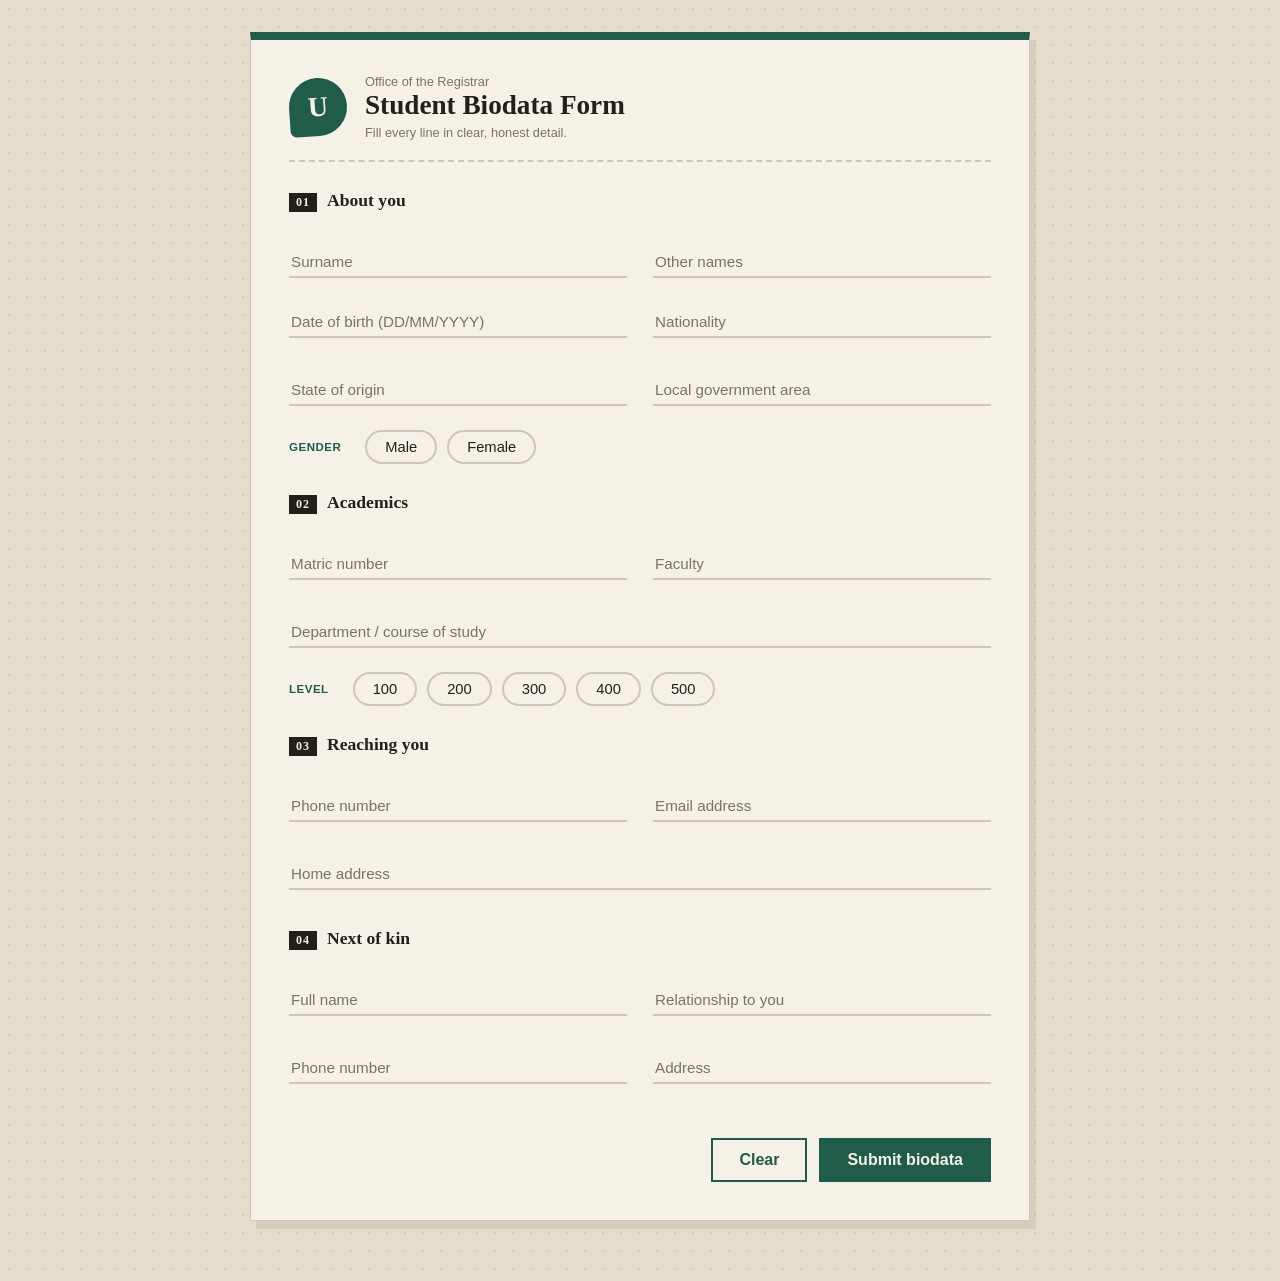
==== index.html @ 24f36cca "feat-completed the form" ====
<!DOCTYPE html>
<html lang="en">
<head>
  <meta charset="UTF-8">
  <meta name="viewport" content="width=device-width, initial-scale=1.0">
  <title>Student Biodata</title>
  <link rel="stylesheet" href="style.css">
</head>
<body>

  <div class="sheet">
    <header class="top">
      <div class="crest">U</div>
      <div>
        <p class="small">Office of the Registrar</p>
        <h1>Student Biodata Form</h1>
        <p class="small">Fill every line in clear, honest detail.</p>
      </div>
    </header>

    <form id="bioForm" novalidate>

      <section>
        <h2><b>01</b> About you</h2>

        <div class="grid">
          <div class="field">
            <input type="text" id="surname" name="surname" placeholder=" " required>
            <label for="surname">Surname</label>
          </div>
          <div class="field">
            <input type="text" id="othernames" name="othernames" placeholder=" " required>
            <label for="othernames">Other names</label>
          </div>
        </div>

        <div class="grid">
          <div class="field">
            <input type="text" id="dob" name="dob" placeholder=" " required>
            <label for="dob">Date of birth (DD/MM/YYYY)</label>
          </div>
          <div class="field">
            <input type="text" id="nationality" name="nationality" placeholder=" " required>
            <label for="nationality">Nationality</label>
          </div>
          <div class="field">
            <input type="text" id="state" name="state" placeholder=" " required>
            <label for="state">State of origin</label>
          </div>
          <div class="field">
            <input type="text" id="lga" name="lga" placeholder=" " required>
            <label for="lga">Local government area</label>
          </div>
        </div>

        <fieldset class="choice">
          <legend>Gender</legend>
          <label><input type="radio" name="gender" value="Male"><span>Male</span></label>
          <label><input type="radio" name="gender" value="Female"><span>Female</span></label>
        </fieldset>
      </section>

      <section>
        <h2><b>02</b> Academics</h2>

        <div class="grid">
          <div class="field">
            <input type="text" id="matric" name="matric" placeholder=" " required>
            <label for="matric">Matric number</label>
          </div>
          <div class="field">
            <input type="text" id="faculty" name="faculty" placeholder=" " required>
            <label for="faculty">Faculty</label>
          </div>
          <div class="field wide">
            <input type="text" id="department" name="department" placeholder=" " required>
            <label for="department">Department / course of study</label>
          </div>
        </div>

        <fieldset class="choice">
          <legend>Level</legend>
          <label><input type="radio" name="level" value="100"><span>100</span></label>
          <label><input type="radio" name="level" value="200"><span>200</span></label>
          <label><input type="radio" name="level" value="300"><span>300</span></label>
          <label><input type="radio" name="level" value="400"><span>400</span></label>
          <label><input type="radio" name="level" value="500"><span>500</span></label>
        </fieldset>
      </section>

      <section>
        <h2><b>03</b> Reaching you</h2>
        <div class="grid">
          <div class="field">
            <input type="tel" id="phone" name="phone" placeholder=" " required>
            <label for="phone">Phone number</label>
          </div>
          <div class="field">
            <input type="email" id="email" name="email" placeholder=" " required>
            <label for="email">Email address</label>
          </div>
          <div class="field wide">
            <input type="text" id="address" name="address" placeholder=" " required>
            <label for="address">Home address</label>
          </div>
        </div>
      </section>

      <section>
        <h2><b>04</b> Next of kin</h2>
        <div class="grid">
          <div class="field">
            <input type="text" id="kinName" name="kinName" placeholder=" " required>
            <label for="kinName">Full name</label>
          </div>
          <div class="field">
            <input type="text" id="kinRelation" name="kinRelation" placeholder=" " required>
            <label for="kinRelation">Relationship to you</label>
          </div>
          <div class="field">
            <input type="tel" id="kinPhone" name="kinPhone" placeholder=" " required>
            <label for="kinPhone">Phone number</label>
          </div>
          <div class="field">
            <input type="text" id="kinAddress" name="kinAddress" placeholder=" " required>
            <label for="kinAddress">Address</label>
          </div>
        </div>
      </section>

      <p class="note" id="note"></p>

      <div class="actions">
        <button type="reset" class="ghost" id="clearBtn">Clear</button>
        <button type="submit">Submit biodata</button>
      </div>
    </form>
  </div>

  <div class="overlay" id="overlay">
    <div class="receipt">
      <h3>Biodata received</h3>
      <p class="small">Check the details below.</p>
      <dl id="summary"></dl>
      <div class="actions">
        <button class="ghost" id="backBtn">Edit</button>
        
      </div>
    </div>
  </div>

  <script src="script.js"></script>
</body>
</html>
---- style.css ----
:root {
  --paper: #f6f1e7;
  --ink: #23201b;
  --muted: #7a7266;
  --line: #cfc6b4;
  --accent: #1f5c4a;
  --warn: #b3412e;
}

* { box-sizing: border-box; margin: 0; padding: 0; }

body {
  background: #e4ddcc;
  background-image: radial-gradient(#d6cdb8 1px, transparent 1px);
  background-size: 18px 18px;
  color: var(--ink);
  font-family: "Trebuchet MS", "Segoe UI", sans-serif;
  padding: 32px 14px 60px;
}

.sheet {
  max-width: 780px;
  margin: 0 auto;
  background: var(--paper);
  padding: 34px 38px 38px;
  border: 1px solid var(--line);
  border-top: 8px solid var(--accent);
  box-shadow: 6px 8px 0 rgba(35, 32, 27, 0.08);
}

.top {
  display: flex;
  align-items: center;
  gap: 18px;
  padding-bottom: 20px;
  border-bottom: 2px dashed var(--line);
  margin-bottom: 8px;
}

.crest {
  width: 58px;
  height: 58px;
  flex-shrink: 0;
  display: grid;
  place-items: center;
  font: 700 28px Georgia, serif;
  color: var(--paper);
  background: var(--accent);
  border-radius: 50% 50% 50% 6px;
  transform: rotate(-4deg);
}

h1 {
  font-family: Georgia, "Times New Roman", serif;
  font-size: 1.7rem;
  line-height: 1.1;
  margin: 2px 0 4px;
}

.small { font-size: 0.8rem; color: var(--muted); }


section { margin-top: 28px; }

h2 {
  font-family: Georgia, serif;
  font-size: 1.1rem;
  font-weight: 700;
  margin-bottom: 16px;
  display: flex;
  align-items: baseline;
  gap: 10px;
}
h2 b {
  font-size: 0.75rem;
  color: var(--paper);
  background: var(--ink);
  padding: 2px 7px;
  letter-spacing: 1px;
}

.grid {
  display: grid;
  grid-template-columns: 1fr 1fr;
  gap: 8px 26px;
}
.wide { grid-column: 1 / -1; }

.field { position: relative; padding-top: 16px; margin-bottom: 10px; }

.field input {
  width: 100%;
  background: transparent;
  border: none;
  border-bottom: 2px solid var(--line);
  padding: 7px 2px;
  font: inherit;
  font-size: 1rem;
  color: var(--ink);
  outline: none;
  transition: border-color 0.2s;
}

.field label {
  position: absolute;
  left: 2px;
  top: 25px;
  color: var(--muted);
  font-size: 0.95rem;
  pointer-events: none;
  transition: all 0.18s;
}

.field input:focus { border-color: var(--accent); }
.field input:focus + label,
.field input:not(:placeholder-shown) + label {
  top: 0;
  font-size: 0.72rem;
  letter-spacing: 0.5px;
  text-transform: uppercase;
  color: var(--accent);
}

.field.bad input { border-color: var(--warn); }
.field.bad label { color: var(--warn); }

.choice {
  border: none;
  margin-top: 14px;
  display: flex;
  flex-wrap: wrap;
  align-items: center;
  gap: 10px;
}
.choice legend {
  float: left;
  margin-right: 14px;
  font-size: 0.72rem;
  letter-spacing: 0.5px;
  text-transform: uppercase;
  color: var(--accent);
  font-weight: 700;
}
.choice label { cursor: pointer; }
.choice input { position: absolute; opacity: 0; }
.choice span {
  display: inline-block;
  padding: 7px 18px;
  border: 2px solid var(--line);
  border-radius: 30px;
  font-size: 0.92rem;
  transition: all 0.15s;
}
.choice span:hover { border-color: var(--accent); }
.choice input:checked + span { background: var(--accent); border-color: var(--accent); color: var(--paper); }
.choice input:focus-visible + span { outline: 2px solid var(--ink); outline-offset: 2px; }
.choice.bad legend { color: var(--warn); }

.note { min-height: 1.2em; margin-top: 18px; font-size: 0.85rem; color: var(--warn); }

.actions { display: flex; justify-content: flex-end; gap: 12px; margin-top: 10px; }

button {
  font: inherit;
  font-weight: 700;
  padding: 11px 26px;
  border: 2px solid var(--accent);
  background: var(--accent);
  color: var(--paper);
  cursor: pointer;
  transition: transform 0.12s, box-shadow 0.12s;
}
button:hover { transform: translate(-2px, -2px); box-shadow: 3px 3px 0 var(--ink); }
button:active { transform: none; box-shadow: none; }
button.ghost { background: transparent; color: var(--accent); }

.overlay {
  position: fixed;
  inset: 0;
  background: rgba(35, 32, 27, 0.6);
  display: none;
  align-items: center;
  justify-content: center;
  padding: 16px;
  z-index: 10;
}
.overlay.open { display: flex; }

.receipt {
  background: var(--paper);
  max-width: 520px;
  width: 100%;
  max-height: 88vh;
  overflow-y: auto;
  padding: 26px 28px;
  border-top: 8px solid var(--accent);
}
.receipt h3 { font-family: Georgia, serif; font-size: 1.4rem; margin-bottom: 2px; }
.receipt dl { margin: 16px 0; }
.receipt dl div { display: flex; gap: 12px; padding: 6px 0; border-bottom: 1px dotted var(--line); font-size: 0.9rem; }
.receipt dt { width: 42%; color: var(--muted); }
.receipt dd { flex: 1; font-weight: 600; word-break: break-word; }

@media (max-width: 600px) {
  .sheet { padding: 22px 18px 28px; }
  .grid { grid-template-columns: 1fr; }
  .actions { flex-direction: column-reverse; }
  button { width: 100%; }
}
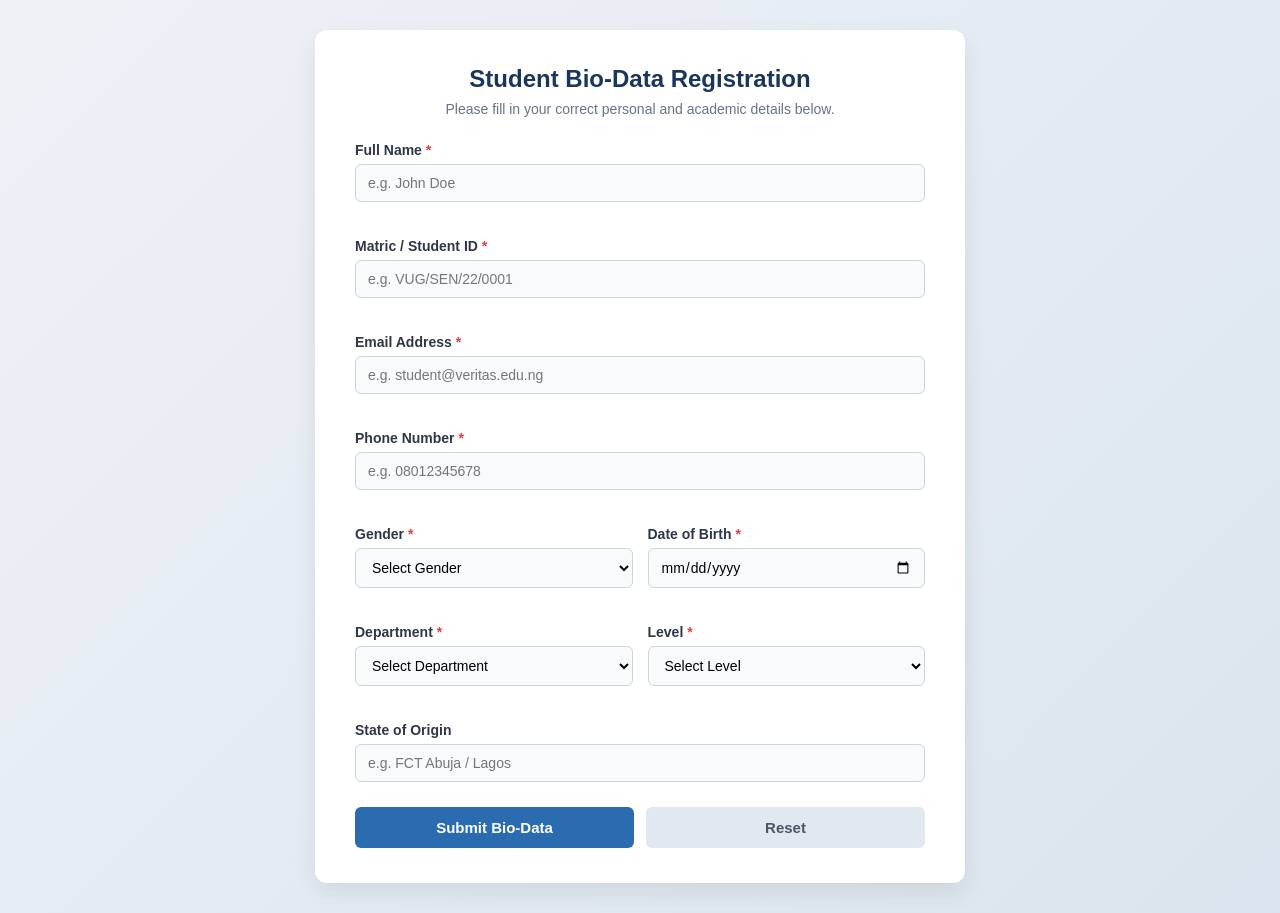
==== commit 20b431d3: "Add student bio-data form with HTML, CSS, and JavaScript" ====
--- a/index.html
+++ b/index.html
@@ -1,154 +1,114 @@
 <!DOCTYPE html>
 <html lang="en">
 <head>
-  <meta charset="UTF-8">
-  <meta name="viewport" content="width=device-width, initial-scale=1.0">
-  <title>Student Biodata</title>
-  <link rel="stylesheet" href="style.css">
+  <meta charset="UTF-8" />
+  <meta name="viewport" content="width=device-width, initial-scale=1.0" />
+  <title>Student Bio-Data Form</title>
+  <link rel="stylesheet" href="style.css" />
 </head>
 <body>
-
-  <div class="sheet">
-    <header class="top">
-      <div class="crest">U</div>
-      <div>
-        <p class="small">Office of the Registrar</p>
-        <h1>Student Biodata Form</h1>
-        <p class="small">Fill every line in clear, honest detail.</p>
-      </div>
+  <div class="container">
+    <header class="header">
+      <h2>Student Bio-Data Registration</h2>
+      <p>Please fill in your correct personal and academic details below.</p>
     </header>
 
-    <form id="bioForm" novalidate>
+    <form id="bioDataForm" novalidate>
+      <!-- Full Name -->
+      <div class="form-group">
+        <label for="fullName">Full Name <span class="required">*</span></label>
+        <input type="text" id="fullName" name="fullName" placeholder="e.g. John Doe" required />
+        <small class="error-msg" id="nameError"></small>
+      </div>
 
-      <section>
-        <h2><b>01</b> About you</h2>
+      <!-- Matric / Student ID -->
+      <div class="form-group">
+        <label for="matricNo">Matric / Student ID <span class="required">*</span></label>
+        <input type="text" id="matricNo" name="matricNo" placeholder="e.g. VUG/SEN/22/0001" required />
+        <small class="error-msg" id="matricError"></small>
+      </div>
 
-        <div class="grid">
-          <div class="field">
-            <input type="text" id="surname" name="surname" placeholder=" " required>
-            <label for="surname">Surname</label>
-          </div>
-          <div class="field">
-            <input type="text" id="othernames" name="othernames" placeholder=" " required>
-            <label for="othernames">Other names</label>
-          </div>
+      <!-- Email -->
+      <div class="form-group">
+        <label for="email">Email Address <span class="required">*</span></label>
+        <input type="email" id="email" name="email" placeholder="e.g. student@veritas.edu.ng" required />
+        <small class="error-msg" id="emailError"></small>
+      </div>
+
+      <!-- Phone Number -->
+      <div class="form-group">
+        <label for="phone">Phone Number <span class="required">*</span></label>
+        <input type="tel" id="phone" name="phone" placeholder="e.g. 08012345678" required />
+        <small class="error-msg" id="phoneError"></small>
+      </div>
+
+      <!-- Row with Gender and Date of Birth -->
+      <div class="form-row">
+        <div class="form-group half">
+          <label for="gender">Gender <span class="required">*</span></label>
+          <select id="gender" name="gender" required>
+            <option value=""> Select Gender </option>
+            <option value="Male">Male</option>
+            <option value="Female">Female</option>
+            <option value="Other">Other</option>
+          </select>
+          <small class="error-msg" id="genderError"></small>
         </div>
 
-        <div class="grid">
-          <div class="field">
-            <input type="text" id="dob" name="dob" placeholder=" " required>
-            <label for="dob">Date of birth (DD/MM/YYYY)</label>
-          </div>
-          <div class="field">
-            <input type="text" id="nationality" name="nationality" placeholder=" " required>
-            <label for="nationality">Nationality</label>
-          </div>
-          <div class="field">
-            <input type="text" id="state" name="state" placeholder=" " required>
-            <label for="state">State of origin</label>
-          </div>
-          <div class="field">
-            <input type="text" id="lga" name="lga" placeholder=" " required>
-            <label for="lga">Local government area</label>
-          </div>
+        <div class="form-group half">
+          <label for="dob">Date of Birth <span class="required">*</span></label>
+          <input type="date" id="dob" name="dob" required />
+          <small class="error-msg" id="dobError"></small>
+        </div>
+      </div>
+
+      <!-- Row with Department and Level -->
+      <div class="form-row">
+        <div class="form-group half">
+          <label for="department">Department <span class="required">*</span></label>
+          <select id="department" name="department" required>
+            <option value=""> Select Department </option>
+            <option value="Software Engineering">Software Engineering</option>
+            <option value="Computer Science">Computer Science</option>
+            <option value="Cyber Security">Cyber Security</option>
+            <option value="Information Technology">Information Technology</option>
+          </select>
+          <small class="error-msg" id="deptError"></small>
         </div>
 
-        <fieldset class="choice">
-          <legend>Gender</legend>
-          <label><input type="radio" name="gender" value="Male"><span>Male</span></label>
-          <label><input type="radio" name="gender" value="Female"><span>Female</span></label>
-        </fieldset>
-      </section>
+        <div class="form-group half">
+          <label for="level">Level <span class="required">*</span></label>
+          <select id="level" name="level" required>
+            <option value=""> Select Level </option>
+            <option value="100">100 Level</option>
+            <option value="200">200 Level</option>
+            <option value="300">300 Level</option>
+            <option value="400">400 Level</option>
+          </select>
+          <small class="error-msg" id="levelError"></small>
+        </div>
+      </div>
 
-      <section>
-        <h2><b>02</b> Academics</h2>
+      <!-- State of Origin -->
+      <div class="form-group">
+        <label for="state">State of Origin</label>
+        <input type="text" id="state" name="state" placeholder="e.g. FCT Abuja / Lagos" />
+      </div>
 
-        <div class="grid">
-          <div class="field">
-            <input type="text" id="matric" name="matric" placeholder=" " required>
-            <label for="matric">Matric number</label>
-          </div>
-          <div class="field">
-            <input type="text" id="faculty" name="faculty" placeholder=" " required>
-            <label for="faculty">Faculty</label>
-          </div>
-          <div class="field wide">
-            <input type="text" id="department" name="department" placeholder=" " required>
-            <label for="department">Department / course of study</label>
-          </div>
-        </div>
-
-        <fieldset class="choice">
-          <legend>Level</legend>
-          <label><input type="radio" name="level" value="100"><span>100</span></label>
-          <label><input type="radio" name="level" value="200"><span>200</span></label>
-          <label><input type="radio" name="level" value="300"><span>300</span></label>
-          <label><input type="radio" name="level" value="400"><span>400</span></label>
-          <label><input type="radio" name="level" value="500"><span>500</span></label>
-        </fieldset>
-      </section>
-
-      <section>
-        <h2><b>03</b> Reaching you</h2>
-        <div class="grid">
-          <div class="field">
-            <input type="tel" id="phone" name="phone" placeholder=" " required>
-            <label for="phone">Phone number</label>
-          </div>
-          <div class="field">
-            <input type="email" id="email" name="email" placeholder=" " required>
-            <label for="email">Email address</label>
-          </div>
-          <div class="field wide">
-            <input type="text" id="address" name="address" placeholder=" " required>
-            <label for="address">Home address</label>
-          </div>
-        </div>
-      </section>
-
-      <section>
-        <h2><b>04</b> Next of kin</h2>
-        <div class="grid">
-          <div class="field">
-            <input type="text" id="kinName" name="kinName" placeholder=" " required>
-            <label for="kinName">Full name</label>
-          </div>
-          <div class="field">
-            <input type="text" id="kinRelation" name="kinRelation" placeholder=" " required>
-            <label for="kinRelation">Relationship to you</label>
-          </div>
-          <div class="field">
-            <input type="tel" id="kinPhone" name="kinPhone" placeholder=" " required>
-            <label for="kinPhone">Phone number</label>
-          </div>
-          <div class="field">
-            <input type="text" id="kinAddress" name="kinAddress" placeholder=" " required>
-            <label for="kinAddress">Address</label>
-          </div>
-        </div>
-      </section>
-
-      <p class="note" id="note"></p>
-
-      <div class="actions">
-        <button type="reset" class="ghost" id="clearBtn">Clear</button>
-        <button type="submit">Submit biodata</button>
+      <!-- Buttons -->
+      <div class="button-group">
+        <button type="submit" id="submitBtn">Submit Bio-Data</button>
+        <button type="reset" id="resetBtn">Reset</button>
       </div>
     </form>
-  </div>
 
-  <div class="overlay" id="overlay">
-    <div class="receipt">
-      <h3>Biodata received</h3>
-      <p class="small">Check the details below.</p>
-      <dl id="summary"></dl>
-      <div class="actions">
-        <button class="ghost" id="backBtn">Edit</button>
-        
-      </div>
+    <!-- Submission Preview Card -->
+    <div id="previewCard" class="preview-card hidden">
+      <h3>Submitted Bio-Data Details</h3>
+      <div id="previewContent"></div>
     </div>
   </div>
 
   <script src="script.js"></script>
 </body>
-</html>+</html>
--- a/style.css
+++ b/style.css
@@ -1,210 +1,159 @@
-:root {
-  --paper: #f6f1e7;
-  --ink: #23201b;
-  --muted: #7a7266;
-  --line: #cfc6b4;
-  --accent: #1f5c4a;
-  --warn: #b3412e;
+* {
+  box-sizing: border-box;
+  margin: 0;
+  padding: 0;
+  font-family: 'Segoe UI', Tahoma, Geneva, Verdana, sans-serif;
 }
 
-* { box-sizing: border-box; margin: 0; padding: 0; }
-
 body {
-  background: #e4ddcc;
-  background-image: radial-gradient(#d6cdb8 1px, transparent 1px);
-  background-size: 18px 18px;
-  color: var(--ink);
-  font-family: "Trebuchet MS", "Segoe UI", sans-serif;
-  padding: 32px 14px 60px;
+  background: linear-gradient(135deg, #eef2f7 0%, #dbe4ee 100%);
+  min-height: 100vh;
+  display: flex;
+  justify-content: center;
+  align-items: center;
+  padding: 30px 15px;
 }
 
-.sheet {
-  max-width: 780px;
-  margin: 0 auto;
-  background: var(--paper);
-  padding: 34px 38px 38px;
-  border: 1px solid var(--line);
-  border-top: 8px solid var(--accent);
-  box-shadow: 6px 8px 0 rgba(35, 32, 27, 0.08);
+.container {
+  background: #ffffff;
+  max-width: 650px;
+  width: 100%;
+  padding: 35px 40px;
+  border-radius: 12px;
+  box-shadow: 0 10px 25px rgba(0, 0, 0, 0.08);
 }
 
-.top {
-  display: flex;
-  align-items: center;
-  gap: 18px;
-  padding-bottom: 20px;
-  border-bottom: 2px dashed var(--line);
+.header {
+  text-align: center;
+  margin-bottom: 25px;
+}
+
+.header h2 {
+  color: #1a365d;
+  font-size: 24px;
   margin-bottom: 8px;
 }
 
-.crest {
-  width: 58px;
-  height: 58px;
-  flex-shrink: 0;
-  display: grid;
-  place-items: center;
-  font: 700 28px Georgia, serif;
-  color: var(--paper);
-  background: var(--accent);
-  border-radius: 50% 50% 50% 6px;
-  transform: rotate(-4deg);
+.header p {
+  color: #64748b;
+  font-size: 14px;
 }
 
-h1 {
-  font-family: Georgia, "Times New Roman", serif;
-  font-size: 1.7rem;
-  line-height: 1.1;
-  margin: 2px 0 4px;
+.form-group {
+  margin-bottom: 18px;
 }
 
-.small { font-size: 0.8rem; color: var(--muted); }
-
-
-section { margin-top: 28px; }
-
-h2 {
-  font-family: Georgia, serif;
-  font-size: 1.1rem;
-  font-weight: 700;
-  margin-bottom: 16px;
+.form-row {
   display: flex;
-  align-items: baseline;
-  gap: 10px;
-}
-h2 b {
-  font-size: 0.75rem;
-  color: var(--paper);
-  background: var(--ink);
-  padding: 2px 7px;
-  letter-spacing: 1px;
+  gap: 15px;
 }
 
-.grid {
-  display: grid;
-  grid-template-columns: 1fr 1fr;
-  gap: 8px 26px;
-}
-.wide { grid-column: 1 / -1; }
-
-.field { position: relative; padding-top: 16px; margin-bottom: 10px; }
-
-.field input {
-  width: 100%;
-  background: transparent;
-  border: none;
-  border-bottom: 2px solid var(--line);
-  padding: 7px 2px;
-  font: inherit;
-  font-size: 1rem;
-  color: var(--ink);
-  outline: none;
-  transition: border-color 0.2s;
+.form-group.half {
+  flex: 1;
 }
 
-.field label {
-  position: absolute;
-  left: 2px;
-  top: 25px;
-  color: var(--muted);
-  font-size: 0.95rem;
-  pointer-events: none;
-  transition: all 0.18s;
+label {
+  display: block;
+  font-size: 14px;
+  font-weight: 600;
+  color: #2d3748;
+  margin-bottom: 6px;
 }
 
-.field input:focus { border-color: var(--accent); }
-.field input:focus + label,
-.field input:not(:placeholder-shown) + label {
-  top: 0;
-  font-size: 0.72rem;
-  letter-spacing: 0.5px;
-  text-transform: uppercase;
-  color: var(--accent);
+.required {
+  color: #e53e3e;
 }
 
-.field.bad input { border-color: var(--warn); }
-.field.bad label { color: var(--warn); }
+input, select {
+  width: 100%;
+  padding: 10px 12px;
+  font-size: 14px;
+  border: 1.5px solid #cbd5e1;
+  border-radius: 6px;
+  outline: none;
+  transition: border-color 0.2s, box-shadow 0.2s;
+  background-color: #f8fafc;
+}
 
-.choice {
-  border: none;
-  margin-top: 14px;
+input:focus, select:focus {
+  border-color: #3182ce;
+  background-color: #ffffff;
+  box-shadow: 0 0 0 3px rgba(49, 130, 206, 0.15);
+}
+
+input.invalid, select.invalid {
+  border-color: #e53e3e;
+  background-color: #fff5f5;
+}
+
+.error-msg {
+  color: #e53e3e;
+  font-size: 12px;
+  display: block;
+  margin-top: 4px;
+  min-height: 14px;
+}
+
+.button-group {
   display: flex;
-  flex-wrap: wrap;
-  align-items: center;
-  gap: 10px;
+  gap: 12px;
+  margin-top: 25px;
 }
-.choice legend {
-  float: left;
-  margin-right: 14px;
-  font-size: 0.72rem;
-  letter-spacing: 0.5px;
-  text-transform: uppercase;
-  color: var(--accent);
-  font-weight: 700;
-}
-.choice label { cursor: pointer; }
-.choice input { position: absolute; opacity: 0; }
-.choice span {
-  display: inline-block;
-  padding: 7px 18px;
-  border: 2px solid var(--line);
-  border-radius: 30px;
-  font-size: 0.92rem;
-  transition: all 0.15s;
-}
-.choice span:hover { border-color: var(--accent); }
-.choice input:checked + span { background: var(--accent); border-color: var(--accent); color: var(--paper); }
-.choice input:focus-visible + span { outline: 2px solid var(--ink); outline-offset: 2px; }
-.choice.bad legend { color: var(--warn); }
-
-.note { min-height: 1.2em; margin-top: 18px; font-size: 0.85rem; color: var(--warn); }
-
-.actions { display: flex; justify-content: flex-end; gap: 12px; margin-top: 10px; }
 
 button {
-  font: inherit;
-  font-weight: 700;
-  padding: 11px 26px;
-  border: 2px solid var(--accent);
-  background: var(--accent);
-  color: var(--paper);
+  flex: 1;
+  padding: 12px;
+  font-size: 15px;
+  font-weight: 600;
+  border-radius: 6px;
   cursor: pointer;
-  transition: transform 0.12s, box-shadow 0.12s;
-}
-button:hover { transform: translate(-2px, -2px); box-shadow: 3px 3px 0 var(--ink); }
-button:active { transform: none; box-shadow: none; }
-button.ghost { background: transparent; color: var(--accent); }
-
-.overlay {
-  position: fixed;
-  inset: 0;
-  background: rgba(35, 32, 27, 0.6);
-  display: none;
-  align-items: center;
-  justify-content: center;
-  padding: 16px;
-  z-index: 10;
-}
-.overlay.open { display: flex; }
-
-.receipt {
-  background: var(--paper);
-  max-width: 520px;
-  width: 100%;
-  max-height: 88vh;
-  overflow-y: auto;
-  padding: 26px 28px;
-  border-top: 8px solid var(--accent);
-}
-.receipt h3 { font-family: Georgia, serif; font-size: 1.4rem; margin-bottom: 2px; }
-.receipt dl { margin: 16px 0; }
-.receipt dl div { display: flex; gap: 12px; padding: 6px 0; border-bottom: 1px dotted var(--line); font-size: 0.9rem; }
-.receipt dt { width: 42%; color: var(--muted); }
-.receipt dd { flex: 1; font-weight: 600; word-break: break-word; }
-
-@media (max-width: 600px) {
-  .sheet { padding: 22px 18px 28px; }
-  .grid { grid-template-columns: 1fr; }
-  .actions { flex-direction: column-reverse; }
-  button { width: 100%; }
+  border: none;
+  transition: all 0.2s ease-in-out;
 }
 
+#submitBtn {
+  background-color: #2b6cb0;
+  color: #ffffff;
+}
+
+#submitBtn:hover {
+  background-color: #1a4971;
+}
+
+#resetBtn {
+  background-color: #e2e8f0;
+  color: #4a5568;
+}
+
+#resetBtn:hover {
+  background-color: #cbd5e1;
+}
+
+/* Submitted preview */
+.preview-card {
+  margin-top: 25px;
+  padding: 20px;
+  background: #f0fdf4;
+  border: 1px solid #86efac;
+  border-radius: 8px;
+}
+
+.preview-card.hidden {
+  display: none;
+}
+
+.preview-card h3 {
+  color: #166534;
+  margin-bottom: 12px;
+  font-size: 17px;
+}
+
+.preview-card p {
+  font-size: 14px;
+  color: #1f2937;
+  margin-bottom: 6px;
+}
+
+.preview-card strong {
+  color: #111827;
+}
